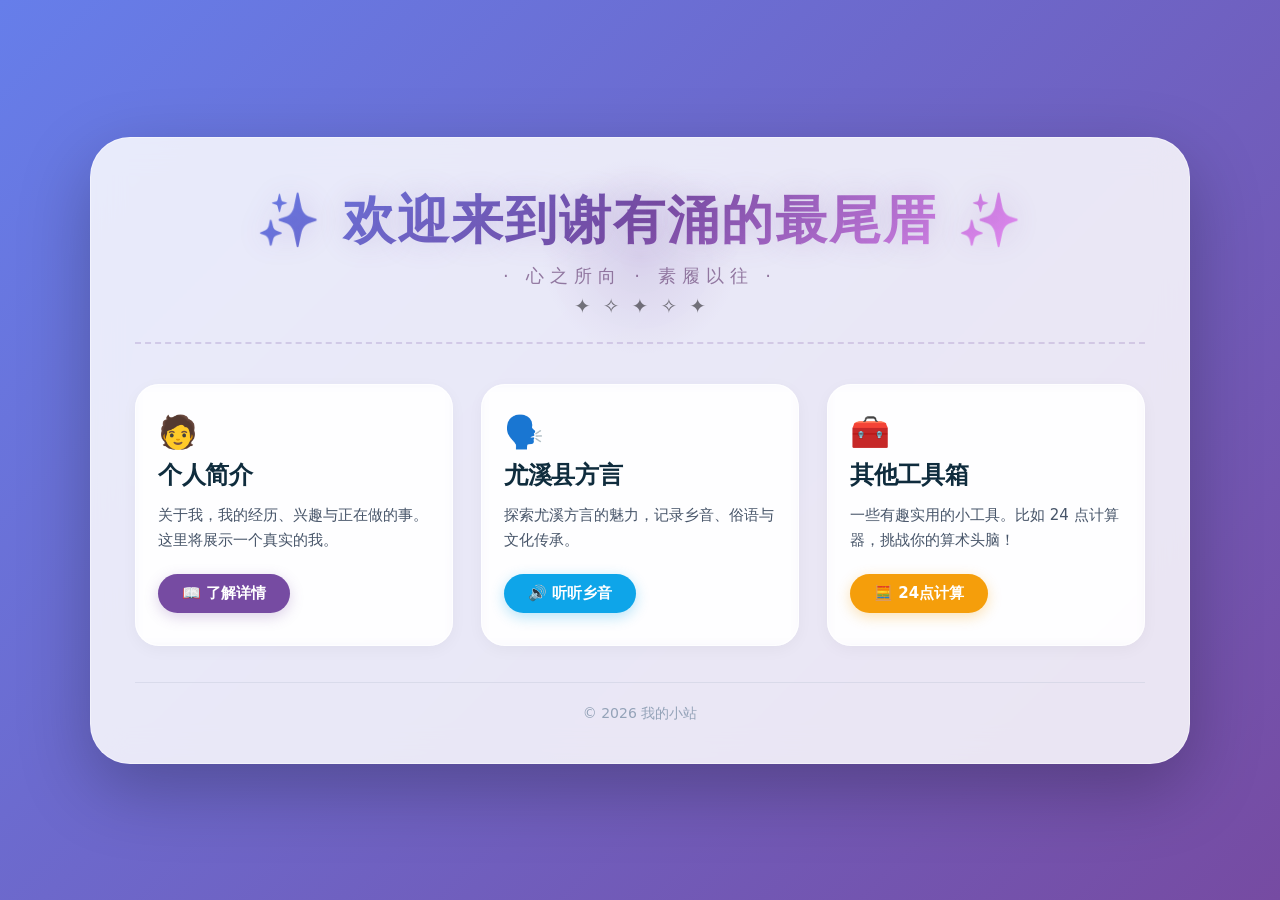
==== index.html @ 81e42c34 "temp2" ====
<!DOCTYPE html>
<html lang="zh-CN">
<head>
    <meta charset="UTF-8" />
    <meta name="viewport" content="width=device-width, initial-scale=1.0" />
    <title>我的个人主页</title>
    
    <!-- 页面描述 -->
    <meta name="description" content="谢有涌，南京大学大气科学硕博连读，研究方向为中尺度灾害性天气模拟。包含个人简历、学术成果、联系方式等。" />
    <meta name="keywords" content="谢有涌, 南京大学, 大气科学, 中尺度灾害性天气, 气象, 学术" />
    <meta name="robots" content="index, follow" />
    <link rel="canonical" href="https://xieyouyong.github.io/" />
    <meta property="og:title" content="谢有涌 · 南京大学大气科学" />
    <meta property="og:description" content="谢有涌的个人主页，南京大学大气科学硕博连读，中尺度灾害性天气模拟方向。" />
    <meta property="og:url" content="https://xieyouyong.github.io/" />
    <meta property="og:type" content="website" />
    <meta name="twitter:card" content="summary" />
    <meta name="twitter:title" content="谢有涌 · 南京大学大气科学" />
    <meta name="twitter:description" content="谢有涌的个人主页，大气科学硕博连读，中尺度灾害性天气模拟。" />

    <style>
        /* ===== 全局重置 & 字体 ===== */
        * {
            margin: 0;
            padding: 0;
            box-sizing: border-box;
        }

        body {
            font-family: 'Segoe UI', 'PingFang SC', Roboto, system-ui, sans-serif;
            background: linear-gradient(135deg, #667eea 0%, #764ba2 100%);
            min-height: 100vh;
            display: flex;
            justify-content: center;
            align-items: center;
            padding: 30px 20px;
        }

        /* ===== 主容器（毛玻璃效果） ===== */
        .container {
            max-width: 1100px;
            width: 100%;
            background: rgba(255, 255, 255, 0.85);
            backdrop-filter: blur(16px);
            -webkit-backdrop-filter: blur(16px);
            border-radius: 40px;
            padding: 48px 44px 40px;
            box-shadow: 0 25px 70px rgba(0, 0, 0, 0.25);
            border: 1px solid rgba(255, 255, 255, 0.4);
            transition: transform 0.3s ease;
        }

        .container:hover {
            transform: scale(1.005);
        }

        /* ===== 顶部标题（华丽升级版） ===== */
        .site-header {
            text-align: center;
            margin-bottom: 40px;
            border-bottom: 2px dashed rgba(118, 75, 162, 0.2);
            padding-bottom: 24px;
            position: relative;
        }

        /* 装饰光晕 */
        .site-header::before {
            content: '';
            position: absolute;
            top: -30px;
            left: 50%;
            transform: translateX(-50%);
            width: 200px;
            height: 200px;
            background: radial-gradient(circle, rgba(118, 75, 162, 0.15) 0%, transparent 70%);
            border-radius: 50%;
            pointer-events: none;
            z-index: 0;
        }

        .main-title {
            font-size: 52px;
            font-weight: 800;
            letter-spacing: 2px;
            background: linear-gradient(135deg, #667eea 0%, #764ba2 50%, #f093fb 100%);
            -webkit-background-clip: text;
            -webkit-text-fill-color: transparent;
            background-clip: text;
            text-shadow: 0 0 30px rgba(118, 75, 162, 0.2);
            position: relative;
            z-index: 1;
            display: inline-block;
            padding: 0 20px;
            animation: shimmer 3s ease-in-out infinite alternate;
        }

        /* 炫彩流动动画 */
        @keyframes shimmer {
            0% {
                background: linear-gradient(135deg, #667eea 0%, #764ba2 50%, #f093fb 100%);
                -webkit-background-clip: text;
                background-clip: text;
            }
            50% {
                background: linear-gradient(135deg, #f093fb 0%, #667eea 50%, #764ba2 100%);
                -webkit-background-clip: text;
                background-clip: text;
            }
            100% {
                background: linear-gradient(135deg, #764ba2 0%, #f093fb 50%, #667eea 100%);
                -webkit-background-clip: text;
                background-clip: text;
            }
        }

        /* 标题下方的装饰性小字 */
        .sub-title {
            font-size: 18px;
            color: #7c5c8a;
            margin-top: 8px;
            letter-spacing: 6px;
            font-weight: 300;
            position: relative;
            z-index: 1;
            opacity: 0.8;
        }

        .sub-title span {
            display: inline-block;
            animation: pulse 2s ease-in-out infinite;
        }

        @keyframes pulse {
            0%, 100% { opacity: 0.6; transform: scale(1); }
            50% { opacity: 1; transform: scale(1.05); }
        }

        /* 装饰小点 */
        .title-decoration {
            display: flex;
            justify-content: center;
            gap: 12px;
            margin-top: 6px;
            font-size: 20px;
            opacity: 0.5;
        }

        /* ===== 三块卡片网格 ===== */
        .grid {
            display: grid;
            grid-template-columns: repeat(auto-fit, minmax(260px, 1fr));
            gap: 28px;
            margin-bottom: 20px;
        }

        .card-block {
            background: rgba(255, 255, 255, 0.6);
            backdrop-filter: blur(4px);
            border-radius: 24px;
            padding: 28px 22px 32px;
            box-shadow: 0 4px 16px rgba(0, 0, 0, 0.04);
            border: 1px solid rgba(255, 255, 255, 0.8);
            transition: all 0.25s ease;
            display: flex;
            flex-direction: column;
        }

        .card-block:hover {
            transform: translateY(-6px);
            box-shadow: 0 16px 40px rgba(0, 0, 0, 0.08);
            background: rgba(255, 255, 255, 0.8);
        }

        .card-block .icon {
            font-size: 32px;
            margin-bottom: 8px;
        }

        .card-block h2 {
            font-size: 24px;
            font-weight: 700;
            color: #0f2c3d;
            margin-bottom: 12px;
            letter-spacing: -0.3px;
        }

        .card-block p {
            color: #475569;
            font-size: 15px;
            line-height: 1.7;
            margin-bottom: 20px;
            flex: 1;
        }

        /* ===== 卡片内的按钮 ===== */
        .btn {
            display: inline-block;
            padding: 10px 24px;
            background: #764ba2;
            color: #fff;
            border: none;
            border-radius: 40px;
            font-size: 15px;
            font-weight: 600;
            text-decoration: none;
            text-align: center;
            transition: 0.3s ease;
            box-shadow: 0 4px 14px rgba(118, 75, 162, 0.25);
            align-self: flex-start;
            margin-top: auto;
        }

        .btn:hover {
            background: #667eea;
            transform: translateY(-2px);
            box-shadow: 0 8px 24px rgba(102, 126, 234, 0.4);
        }

        .card-block:nth-child(2) .btn {
            background: #0ea5e9;
            box-shadow: 0 4px 14px rgba(14, 165, 233, 0.3);
        }
        .card-block:nth-child(2) .btn:hover {
            background: #0284c7;
        }

        .card-block:nth-child(3) .btn {
            background: #f59e0b;
            box-shadow: 0 4px 14px rgba(245, 158, 11, 0.3);
        }
        .card-block:nth-child(3) .btn:hover {
            background: #d97706;
        }

        /* ===== 页脚 ===== */
        .footer {
            margin-top: 36px;
            text-align: center;
            font-size: 14px;
            color: #94a3b8;
            border-top: 1px solid rgba(148, 163, 184, 0.2);
            padding-top: 22px;
        }

        /* ===== 响应式 ===== */
        @media (max-width: 640px) {
            .container {
                padding: 24px 16px 28px;
            }
            .main-title {
                font-size: 32px;
                letter-spacing: 1px;
            }
            .sub-title {
                font-size: 14px;
                letter-spacing: 4px;
            }
            .grid {
                grid-template-columns: 1fr;
                gap: 20px;
            }
            .card-block {
                padding: 22px 18px 26px;
            }
            .title-decoration {
                font-size: 16px;
                gap: 8px;
            }
        }
    </style>
</head>
<body>

    <div class="container">
        <!-- 头部（标题华丽升级） -->
        <div class="site-header">
            <!-- 主标题：大号渐变 + 动画 -->
            <h1 class="main-title">✨ 欢迎来到谢有涌的最尾厝 ✨</h1>
            <!-- 副标题：装饰性小字 -->
            <div class="sub-title">
                <span>· 心之所向 · 素履以往 ·</span>
            </div>
            <!-- 底部装饰点 -->
            <div class="title-decoration">
                <span>✦</span>
                <span>✧</span>
                <span>✦</span>
                <span>✧</span>
                <span>✦</span>
            </div>
        </div>

        <!-- 三大功能块 -->
        <div class="grid">
            <!-- 块1：个人简介 -->
            <div class="card-block">
                <div class="icon">🧑</div>
                <h2>个人简介</h2>
                <p>关于我，我的经历、兴趣与正在做的事。这里将展示一个真实的我。</p>
                <a href="Resume/Resume_index.html" class="btn">📖 了解详情</a>
            </div>

            <!-- 块2：尤溪县方言 -->
            <div class="card-block">
                <div class="icon">🗣️</div>
                <h2>尤溪县方言</h2>
                <p>探索尤溪方言的魅力，记录乡音、俗语与文化传承。</p>
                <a href="youxi/youxi_index.html" class="btn">🔊 听听乡音</a>
            </div>

            <!-- 块3：其他工具箱（包含 24 点） -->
            <div class="card-block">
                <div class="icon">🧰</div>
                <h2>其他工具箱</h2>
                <p>一些有趣实用的小工具。比如 24 点计算器，挑战你的算术头脑！</p>
                <a href="tool/24point.html" class="btn">🧮 24点计算</a>
            </div>
        </div>

        <!-- 页脚 -->
        <div class="footer">
            © 2026 我的小站
        </div>
    </div>

</body>
</html>
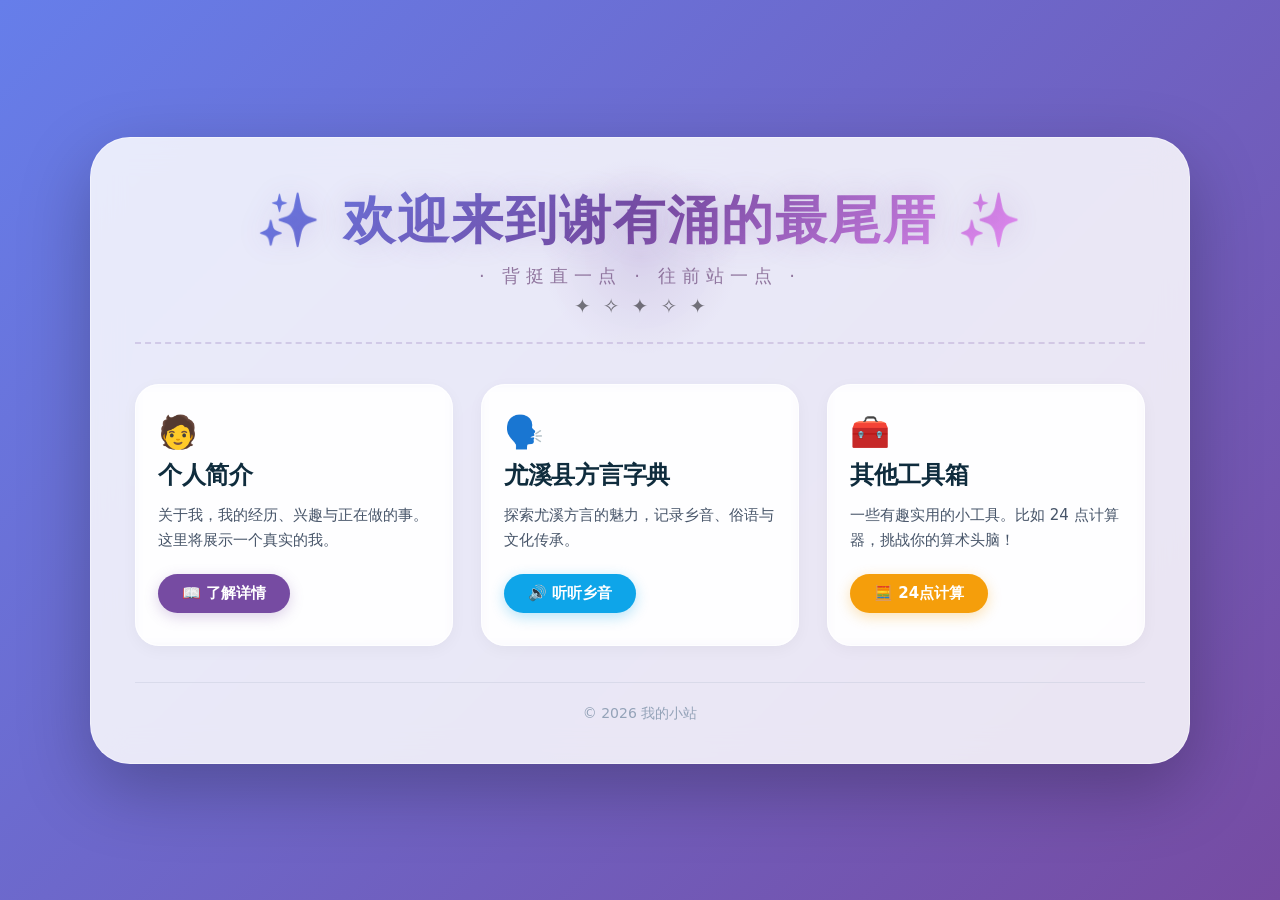
==== commit 1ebccb87: "temp3" ====
--- a/index.html
+++ b/index.html
@@ -278,7 +278,7 @@
             <h1 class="main-title">✨ 欢迎来到谢有涌的最尾厝 ✨</h1>
             <!-- 副标题：装饰性小字 -->
             <div class="sub-title">
-                <span>· 心之所向 · 素履以往 ·</span>
+                <span>· 背挺直一点 · 往前站一点 ·</span>
             </div>
             <!-- 底部装饰点 -->
             <div class="title-decoration">
@@ -303,7 +303,7 @@
             <!-- 块2：尤溪县方言 -->
             <div class="card-block">
                 <div class="icon">🗣️</div>
-                <h2>尤溪县方言</h2>
+                <h2>尤溪县方言字典</h2>
                 <p>探索尤溪方言的魅力，记录乡音、俗语与文化传承。</p>
                 <a href="youxi/youxi_index.html" class="btn">🔊 听听乡音</a>
             </div>
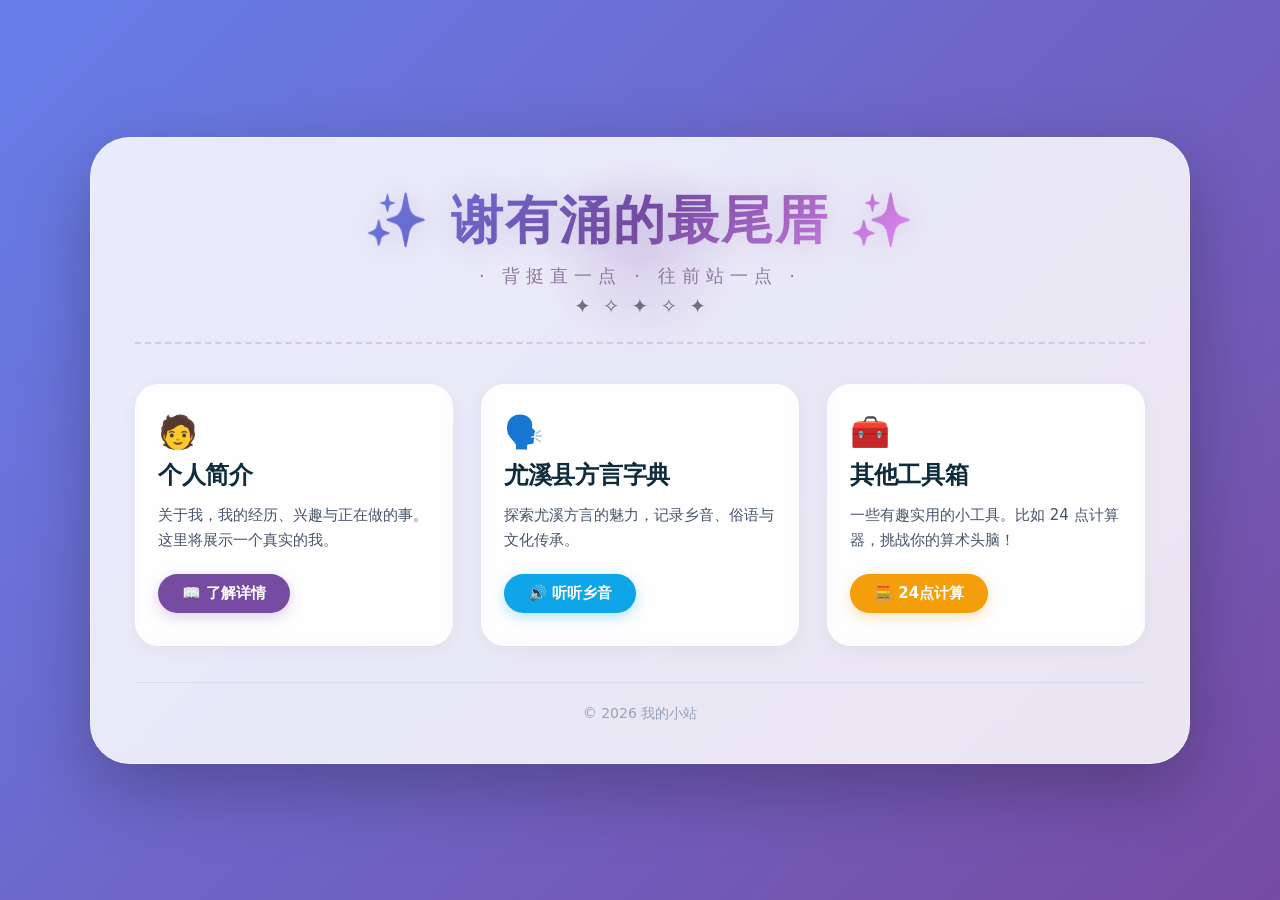
==== commit cc2716f3: "temp4" ====
--- a/index.html
+++ b/index.html
@@ -275,7 +275,7 @@
         <!-- 头部（标题华丽升级） -->
         <div class="site-header">
             <!-- 主标题：大号渐变 + 动画 -->
-            <h1 class="main-title">✨ 欢迎来到谢有涌的最尾厝 ✨</h1>
+            <h1 class="main-title">✨ 谢有涌的最尾厝 ✨</h1>
             <!-- 副标题：装饰性小字 -->
             <div class="sub-title">
                 <span>· 背挺直一点 · 往前站一点 ·</span>
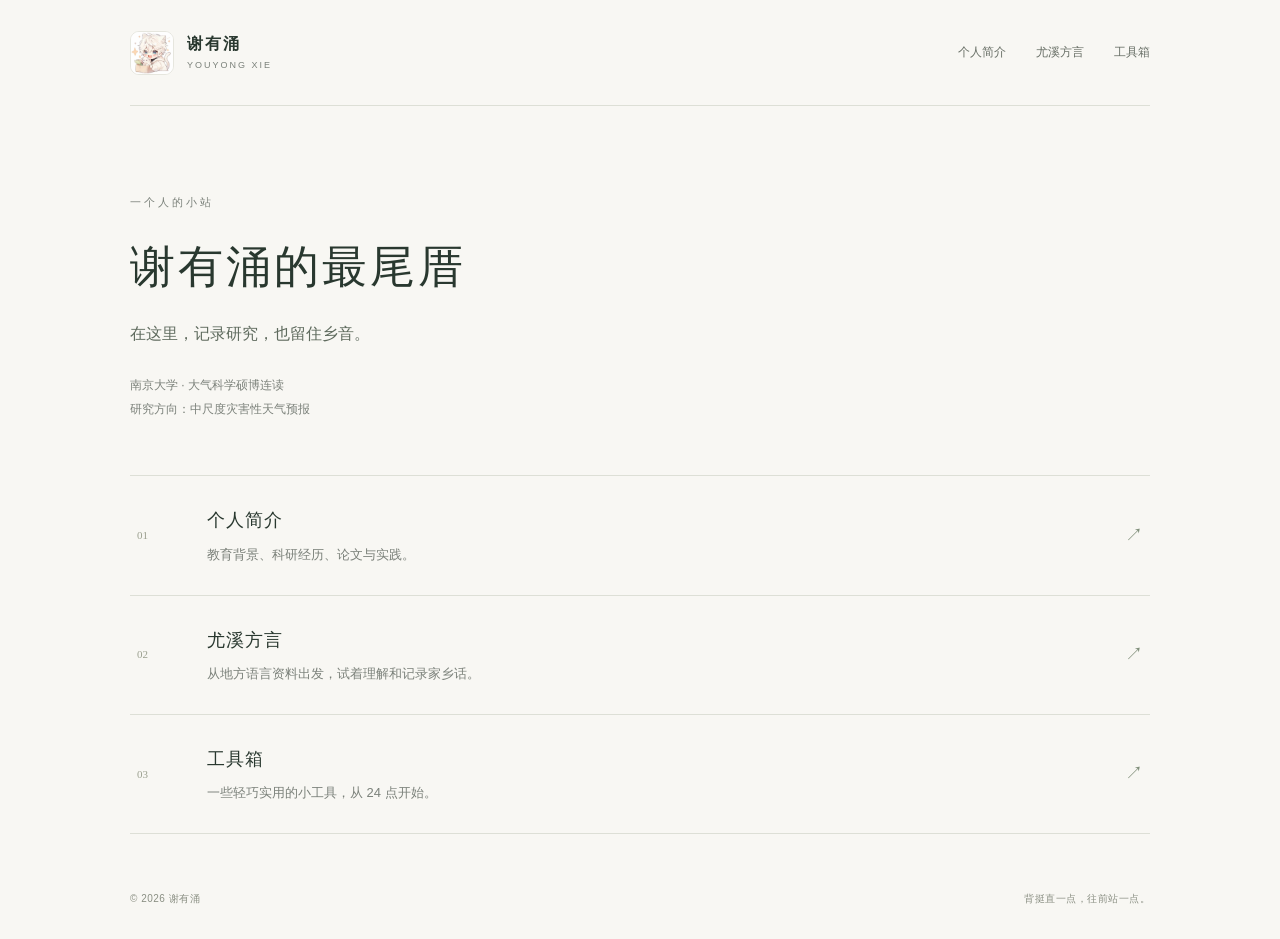
==== commit a445d1a8: "Simplify personal site, refresh resume, and consolidate dialect sources" ====
--- a/index.html
+++ b/index.html
@@ -1,327 +1,34 @@
-<!DOCTYPE html>
+<!doctype html>
 <html lang="zh-CN">
 <head>
-    <meta charset="UTF-8" />
-    <meta name="viewport" content="width=device-width, initial-scale=1.0" />
-    <title>我的个人主页</title>
-    
-    <!-- 页面描述 -->
-    <meta name="description" content="谢有涌，南京大学大气科学硕博连读，研究方向为中尺度灾害性天气模拟。包含个人简历、学术成果、联系方式等。" />
-    <meta name="keywords" content="谢有涌, 南京大学, 大气科学, 中尺度灾害性天气, 气象, 学术" />
-    <meta name="robots" content="index, follow" />
-    <link rel="canonical" href="https://xieyouyong.github.io/" />
-    <meta property="og:title" content="谢有涌 · 南京大学大气科学" />
-    <meta property="og:description" content="谢有涌的个人主页，南京大学大气科学硕博连读，中尺度灾害性天气模拟方向。" />
-    <meta property="og:url" content="https://xieyouyong.github.io/" />
-    <meta property="og:type" content="website" />
-    <meta name="twitter:card" content="summary" />
-    <meta name="twitter:title" content="谢有涌 · 南京大学大气科学" />
-    <meta name="twitter:description" content="谢有涌的个人主页，大气科学硕博连读，中尺度灾害性天气模拟。" />
-
-    <style>
-        /* ===== 全局重置 & 字体 ===== */
-        * {
-            margin: 0;
-            padding: 0;
-            box-sizing: border-box;
-        }
-
-        body {
-            font-family: 'Segoe UI', 'PingFang SC', Roboto, system-ui, sans-serif;
-            background: linear-gradient(135deg, #667eea 0%, #764ba2 100%);
-            min-height: 100vh;
-            display: flex;
-            justify-content: center;
-            align-items: center;
-            padding: 30px 20px;
-        }
-
-        /* ===== 主容器（毛玻璃效果） ===== */
-        .container {
-            max-width: 1100px;
-            width: 100%;
-            background: rgba(255, 255, 255, 0.85);
-            backdrop-filter: blur(16px);
-            -webkit-backdrop-filter: blur(16px);
-            border-radius: 40px;
-            padding: 48px 44px 40px;
-            box-shadow: 0 25px 70px rgba(0, 0, 0, 0.25);
-            border: 1px solid rgba(255, 255, 255, 0.4);
-            transition: transform 0.3s ease;
-        }
-
-        .container:hover {
-            transform: scale(1.005);
-        }
-
-        /* ===== 顶部标题（华丽升级版） ===== */
-        .site-header {
-            text-align: center;
-            margin-bottom: 40px;
-            border-bottom: 2px dashed rgba(118, 75, 162, 0.2);
-            padding-bottom: 24px;
-            position: relative;
-        }
-
-        /* 装饰光晕 */
-        .site-header::before {
-            content: '';
-            position: absolute;
-            top: -30px;
-            left: 50%;
-            transform: translateX(-50%);
-            width: 200px;
-            height: 200px;
-            background: radial-gradient(circle, rgba(118, 75, 162, 0.15) 0%, transparent 70%);
-            border-radius: 50%;
-            pointer-events: none;
-            z-index: 0;
-        }
-
-        .main-title {
-            font-size: 52px;
-            font-weight: 800;
-            letter-spacing: 2px;
-            background: linear-gradient(135deg, #667eea 0%, #764ba2 50%, #f093fb 100%);
-            -webkit-background-clip: text;
-            -webkit-text-fill-color: transparent;
-            background-clip: text;
-            text-shadow: 0 0 30px rgba(118, 75, 162, 0.2);
-            position: relative;
-            z-index: 1;
-            display: inline-block;
-            padding: 0 20px;
-            animation: shimmer 3s ease-in-out infinite alternate;
-        }
-
-        /* 炫彩流动动画 */
-        @keyframes shimmer {
-            0% {
-                background: linear-gradient(135deg, #667eea 0%, #764ba2 50%, #f093fb 100%);
-                -webkit-background-clip: text;
-                background-clip: text;
-            }
-            50% {
-                background: linear-gradient(135deg, #f093fb 0%, #667eea 50%, #764ba2 100%);
-                -webkit-background-clip: text;
-                background-clip: text;
-            }
-            100% {
-                background: linear-gradient(135deg, #764ba2 0%, #f093fb 50%, #667eea 100%);
-                -webkit-background-clip: text;
-                background-clip: text;
-            }
-        }
-
-        /* 标题下方的装饰性小字 */
-        .sub-title {
-            font-size: 18px;
-            color: #7c5c8a;
-            margin-top: 8px;
-            letter-spacing: 6px;
-            font-weight: 300;
-            position: relative;
-            z-index: 1;
-            opacity: 0.8;
-        }
-
-        .sub-title span {
-            display: inline-block;
-            animation: pulse 2s ease-in-out infinite;
-        }
-
-        @keyframes pulse {
-            0%, 100% { opacity: 0.6; transform: scale(1); }
-            50% { opacity: 1; transform: scale(1.05); }
-        }
-
-        /* 装饰小点 */
-        .title-decoration {
-            display: flex;
-            justify-content: center;
-            gap: 12px;
-            margin-top: 6px;
-            font-size: 20px;
-            opacity: 0.5;
-        }
-
-        /* ===== 三块卡片网格 ===== */
-        .grid {
-            display: grid;
-            grid-template-columns: repeat(auto-fit, minmax(260px, 1fr));
-            gap: 28px;
-            margin-bottom: 20px;
-        }
-
-        .card-block {
-            background: rgba(255, 255, 255, 0.6);
-            backdrop-filter: blur(4px);
-            border-radius: 24px;
-            padding: 28px 22px 32px;
-            box-shadow: 0 4px 16px rgba(0, 0, 0, 0.04);
-            border: 1px solid rgba(255, 255, 255, 0.8);
-            transition: all 0.25s ease;
-            display: flex;
-            flex-direction: column;
-        }
-
-        .card-block:hover {
-            transform: translateY(-6px);
-            box-shadow: 0 16px 40px rgba(0, 0, 0, 0.08);
-            background: rgba(255, 255, 255, 0.8);
-        }
-
-        .card-block .icon {
-            font-size: 32px;
-            margin-bottom: 8px;
-        }
-
-        .card-block h2 {
-            font-size: 24px;
-            font-weight: 700;
-            color: #0f2c3d;
-            margin-bottom: 12px;
-            letter-spacing: -0.3px;
-        }
-
-        .card-block p {
-            color: #475569;
-            font-size: 15px;
-            line-height: 1.7;
-            margin-bottom: 20px;
-            flex: 1;
-        }
-
-        /* ===== 卡片内的按钮 ===== */
-        .btn {
-            display: inline-block;
-            padding: 10px 24px;
-            background: #764ba2;
-            color: #fff;
-            border: none;
-            border-radius: 40px;
-            font-size: 15px;
-            font-weight: 600;
-            text-decoration: none;
-            text-align: center;
-            transition: 0.3s ease;
-            box-shadow: 0 4px 14px rgba(118, 75, 162, 0.25);
-            align-self: flex-start;
-            margin-top: auto;
-        }
-
-        .btn:hover {
-            background: #667eea;
-            transform: translateY(-2px);
-            box-shadow: 0 8px 24px rgba(102, 126, 234, 0.4);
-        }
-
-        .card-block:nth-child(2) .btn {
-            background: #0ea5e9;
-            box-shadow: 0 4px 14px rgba(14, 165, 233, 0.3);
-        }
-        .card-block:nth-child(2) .btn:hover {
-            background: #0284c7;
-        }
-
-        .card-block:nth-child(3) .btn {
-            background: #f59e0b;
-            box-shadow: 0 4px 14px rgba(245, 158, 11, 0.3);
-        }
-        .card-block:nth-child(3) .btn:hover {
-            background: #d97706;
-        }
-
-        /* ===== 页脚 ===== */
-        .footer {
-            margin-top: 36px;
-            text-align: center;
-            font-size: 14px;
-            color: #94a3b8;
-            border-top: 1px solid rgba(148, 163, 184, 0.2);
-            padding-top: 22px;
-        }
-
-        /* ===== 响应式 ===== */
-        @media (max-width: 640px) {
-            .container {
-                padding: 24px 16px 28px;
-            }
-            .main-title {
-                font-size: 32px;
-                letter-spacing: 1px;
-            }
-            .sub-title {
-                font-size: 14px;
-                letter-spacing: 4px;
-            }
-            .grid {
-                grid-template-columns: 1fr;
-                gap: 20px;
-            }
-            .card-block {
-                padding: 22px 18px 26px;
-            }
-            .title-decoration {
-                font-size: 16px;
-                gap: 8px;
-            }
-        }
-    </style>
+<meta charset="utf-8"><meta name="viewport" content="width=device-width, initial-scale=1">
+<title>谢有涌的最尾厝</title>
+<meta name="description" content="谢有涌的个人网站。南京大学大气科学硕博连读，研究中尺度灾害性天气预报，也记录尤溪乡音与日常工具。">
+<link rel="canonical" href="https://xieyouyong.github.io/">
+<link rel="icon" type="image/jpeg" href="assets/logo.jpg"><link rel="apple-touch-icon" href="assets/logo.jpg">
+<link rel="stylesheet" href="assets/site.css">
+<meta property="og:title" content="谢有涌的最尾厝"><meta property="og:description" content="大气科学、尤溪乡音，与一些日常工具。">
+<meta property="og:url" content="https://xieyouyong.github.io/"><meta property="og:type" content="website"><meta property="og:image" content="https://xieyouyong.github.io/assets/logo.jpg">
 </head>
 <body>
-
-    <div class="container">
-        <!-- 头部（标题华丽升级） -->
-        <div class="site-header">
-            <!-- 主标题：大号渐变 + 动画 -->
-            <h1 class="main-title">✨ 谢有涌的最尾厝 ✨</h1>
-            <!-- 副标题：装饰性小字 -->
-            <div class="sub-title">
-                <span>· 背挺直一点 · 往前站一点 ·</span>
-            </div>
-            <!-- 底部装饰点 -->
-            <div class="title-decoration">
-                <span>✦</span>
-                <span>✧</span>
-                <span>✦</span>
-                <span>✧</span>
-                <span>✦</span>
-            </div>
-        </div>
-
-        <!-- 三大功能块 -->
-        <div class="grid">
-            <!-- 块1：个人简介 -->
-            <div class="card-block">
-                <div class="icon">🧑</div>
-                <h2>个人简介</h2>
-                <p>关于我，我的经历、兴趣与正在做的事。这里将展示一个真实的我。</p>
-                <a href="Resume/Resume_index.html" class="btn">📖 了解详情</a>
-            </div>
-
-            <!-- 块2：尤溪县方言 -->
-            <div class="card-block">
-                <div class="icon">🗣️</div>
-                <h2>尤溪县方言字典</h2>
-                <p>探索尤溪方言的魅力，记录乡音、俗语与文化传承。</p>
-                <a href="youxi/youxi_index.html" class="btn">🔊 听听乡音</a>
-            </div>
-
-            <!-- 块3：其他工具箱（包含 24 点） -->
-            <div class="card-block">
-                <div class="icon">🧰</div>
-                <h2>其他工具箱</h2>
-                <p>一些有趣实用的小工具。比如 24 点计算器，挑战你的算术头脑！</p>
-                <a href="tool/24point.html" class="btn">🧮 24点计算</a>
-            </div>
-        </div>
-
-        <!-- 页脚 -->
-        <div class="footer">
-            © 2026 我的小站
-        </div>
-    </div>
-
+<div class="shell">
+<header class="site-header">
+<a class="identity" href="./" aria-label="谢有涌，个人主页"><img src="assets/logo.jpg" width="44" height="44" alt=""><span>谢有涌<small>YOUYONG XIE</small></span></a>
+<nav aria-label="主导航"><a href="Resume/Resume_index.html">个人简介</a><a href="youxi/youxi_index.html">尤溪方言</a><a href="tool/24point.html">工具箱</a></nav>
+</header>
+<main>
+<section class="home-intro" aria-labelledby="home-title">
+<p class="eyebrow">一个人的小站</p><h1 id="home-title">谢有涌的最尾厝</h1>
+<p class="lead">在这里，记录研究，也留住乡音。</p>
+<div class="intro-detail"><p>南京大学 · 大气科学硕博连读</p><p>研究方向：中尺度灾害性天气预报</p></div>
+</section>
+<section class="directory" aria-label="网站内容">
+<a class="directory-row" href="Resume/Resume_index.html"><span class="row-number">01</span><div><h2>个人简介</h2><p>教育背景、科研经历、论文与实践。</p></div><span class="row-arrow" aria-hidden="true">↗</span></a>
+<a class="directory-row" href="youxi/youxi_index.html"><span class="row-number">02</span><div><h2>尤溪方言</h2><p>从地方语言资料出发，试着理解和记录家乡话。</p></div><span class="row-arrow" aria-hidden="true">↗</span></a>
+<a class="directory-row" href="tool/24point.html"><span class="row-number">03</span><div><h2>工具箱</h2><p>一些轻巧实用的小工具，从 24 点开始。</p></div><span class="row-arrow" aria-hidden="true">↗</span></a>
+</section>
+</main>
+<footer class="site-footer"><span>© 2026 谢有涌</span><span>背挺直一点，往前站一点。</span></footer>
+</div>
 </body>
-</html>+</html>
--- a/assets/site.css
+++ b/assets/site.css
@@ -0,0 +1,97 @@
+:root{color-scheme:light;--paper:#f8f7f3;--ink:#29382f;--muted:#7b817a;--line:#dddfd6;--accent:#536a52}
+*{box-sizing:border-box}
+html{scroll-behavior:smooth}
+body{margin:0;background:var(--paper);color:var(--ink);font:15px/1.85 "Segoe UI","PingFang SC","Microsoft YaHei",sans-serif}
+a{color:inherit;text-decoration:none}
+a:focus-visible{outline:2px solid var(--accent);outline-offset:6px}
+.shell{width:min(100% - 80px,1020px);margin:0 auto}
+.site-header{min-height:106px;display:flex;justify-content:space-between;align-items:center;gap:32px;border-bottom:1px solid var(--line)}
+.identity{display:inline-flex;align-items:center;gap:13px;font-size:16px;letter-spacing:2px;font-weight:600;line-height:1.5}
+.identity img{display:block;object-fit:contain;border:1px solid #e6e6de;border-radius:9px;background:white}
+.identity small{display:block;color:var(--muted);font-size:9px;font-weight:400;letter-spacing:2px;margin-top:3px}
+nav{display:flex;gap:30px;font-size:12px;color:#686f66}
+nav a:hover,.text-link:hover{color:var(--ink);text-decoration:underline;text-underline-offset:5px}
+.eyebrow{color:var(--muted);font-size:11px;font-weight:400;letter-spacing:3px;margin:0 0 22px}
+h1,h2,h3,p{margin-top:0}
+.home-intro{padding:86px 0 54px}
+.home-intro h1{font:400 clamp(30px,4.2vw,45px)/1.5 "Songti SC","Noto Serif SC",SimSun,serif;letter-spacing:3px;margin:0 0 17px}
+.lead{color:#5f6b5e;font-size:16px;margin-bottom:26px}
+.intro-detail{color:var(--muted);font-size:12px;line-height:1.95}
+.intro-detail p{margin:0}
+.directory{border-top:1px solid var(--line)}
+.directory-row{display:grid;grid-template-columns:52px 1fr 34px;gap:18px;align-items:center;padding:28px 7px;border-bottom:1px solid var(--line)}
+.row-number{color:#9ba08f;font:11px/1.5 Georgia,serif}
+.directory-row h2{font-size:18px;font-weight:500;letter-spacing:1px;margin:0 0 5px}
+.directory-row p{font-size:13px;color:var(--muted);margin:0}
+.row-arrow{color:#81907b;justify-self:end;font-size:18px}
+.directory-row:hover h2{color:var(--accent)}
+.directory-row:hover .row-arrow{color:var(--ink)}
+.site-footer{margin-top:56px;padding:0 0 30px;color:#8a8f83;font-size:10px;display:flex;justify-content:space-between;gap:20px;letter-spacing:.5px}
+.resume-main{padding:54px 0 0}
+.resume-heading{display:flex;justify-content:space-between;align-items:flex-start;gap:24px;margin-bottom:28px}
+.resume-heading h1{font:400 38px/1.4 "Songti SC",SimSun,serif;letter-spacing:4px;margin:0 0 9px}
+.resume-heading .subtitle{font-size:13px;color:var(--muted);margin:0}
+.download{font-size:12px;white-space:nowrap;padding:9px 16px;border:1px solid #b9c2b1;border-radius:4px}
+.download:hover{background:#eef0e7}
+.personal-info{display:grid;grid-template-columns:1fr 1.3fr 1.8fr;gap:22px;padding:21px 0 25px;border-top:1px solid var(--line);border-bottom:1px solid var(--line);margin:0;font-size:13px}
+.personal-info dt{font-size:10px;color:var(--muted);margin-bottom:5px}
+.personal-info dd{margin:0;overflow-wrap:anywhere}
+.resume-layout{display:grid;grid-template-columns:132px minmax(0,1fr);gap:48px;padding-top:34px;align-items:start}
+.section-nav{position:sticky;top:30px;display:flex;flex-direction:column;gap:11px;font-size:11px;line-height:1.7;padding-top:4px}
+.section-nav a{color:var(--muted)}
+.section-nav a:hover{color:var(--ink)}
+.resume-content{min-width:0}
+.resume-section{scroll-margin-top:26px;margin-bottom:42px}
+.resume-section>h2{font:500 19px/1.7 "Songti SC",SimSun,serif;border-bottom:1px solid var(--line);padding-bottom:10px;margin-bottom:22px;letter-spacing:2px}
+.resume-section h3{font-size:14px;font-weight:600;margin:0 0 7px;line-height:1.85}
+.entry{margin-bottom:24px}
+.entry:last-child{margin-bottom:0}
+.entry p{font-size:13px;margin-bottom:8px}
+.entry-meta{font-size:11px!important;color:var(--muted);margin-bottom:8px!important}
+.entry ul{margin:7px 0 0;padding-left:18px;color:#687063;font-size:12px;line-height:1.95}
+.entry li{margin-bottom:4px}
+.education-row{display:grid;grid-template-columns:155px 1fr;gap:18px;margin-bottom:21px}
+.education-row time{font-size:11px;color:var(--muted);padding-top:3px}
+.education-row h3{margin-bottom:2px}
+.education-row p{color:#687063;font-size:12px;margin-bottom:0}
+.research-note{font-size:12px;color:#687063;background:#eff0e9;border-left:2px solid #b4bfaa;padding:14px 17px;margin-top:22px}
+.research-note p{margin:0 0 4px}
+.research-note p:last-child{margin:0}
+.publication{font-family:Georgia,"Times New Roman","Microsoft YaHei",serif;font-size:14px!important;line-height:1.85}
+.publication a{text-decoration:underline;text-decoration-color:#c0c8b6;text-underline-offset:3px}
+.conference-list,.award-list{padding-left:17px;font-size:12px;line-height:1.95}
+.conference-list li,.award-list li{margin-bottom:13px;padding-left:3px}
+.skill-list{display:grid;grid-template-columns:1fr 1fr;column-gap:28px;row-gap:22px}
+.skill-list p{font-size:12px;color:#687063;margin:0}
+@media(max-width:760px){
+.shell{width:calc(100% - 40px)}
+.site-header{min-height:90px;gap:18px}
+nav{gap:15px;font-size:11px}
+.identity{gap:9px;font-size:14px}
+.identity img{width:38px;height:38px}
+.identity small{font-size:8px;letter-spacing:1px}
+.home-intro{padding:58px 0 40px}
+.home-intro h1{letter-spacing:2px}
+.directory-row{grid-template-columns:27px 1fr 20px;gap:13px;padding:25px 0}
+.directory-row h2{font-size:17px}
+.directory-row p{font-size:12px}
+.site-footer{margin-top:38px;flex-wrap:wrap;gap:8px}
+.resume-main{padding-top:36px}
+.resume-heading h1{font-size:32px}
+.resume-heading{gap:12px}
+.download{padding:8px 10px;font-size:11px}
+.personal-info{grid-template-columns:1fr 1fr;gap:14px}
+.personal-info>div:last-child{grid-column:1/-1}
+.resume-layout{display:block;padding-top:22px}
+.section-nav{position:static;flex-direction:row;flex-wrap:wrap;gap:10px 21px;padding-bottom:26px}
+.education-row{grid-template-columns:1fr;gap:4px}
+.skill-list{grid-template-columns:1fr}
+}
+@media(max-width:390px){.identity small{display:none}nav{gap:11px}}
+@media(prefers-reduced-motion:reduce){html{scroll-behavior:auto}}
+@media print{
+body{background:white;color:black;font-size:11pt}.shell{width:100%}
+.site-header,.section-nav,.site-footer,.download{display:none}
+.resume-main{padding:0}.resume-layout{display:block}
+.resume-section{break-inside:auto;margin-bottom:20px}h2,h3{break-after:avoid}.entry{break-inside:avoid}
+}
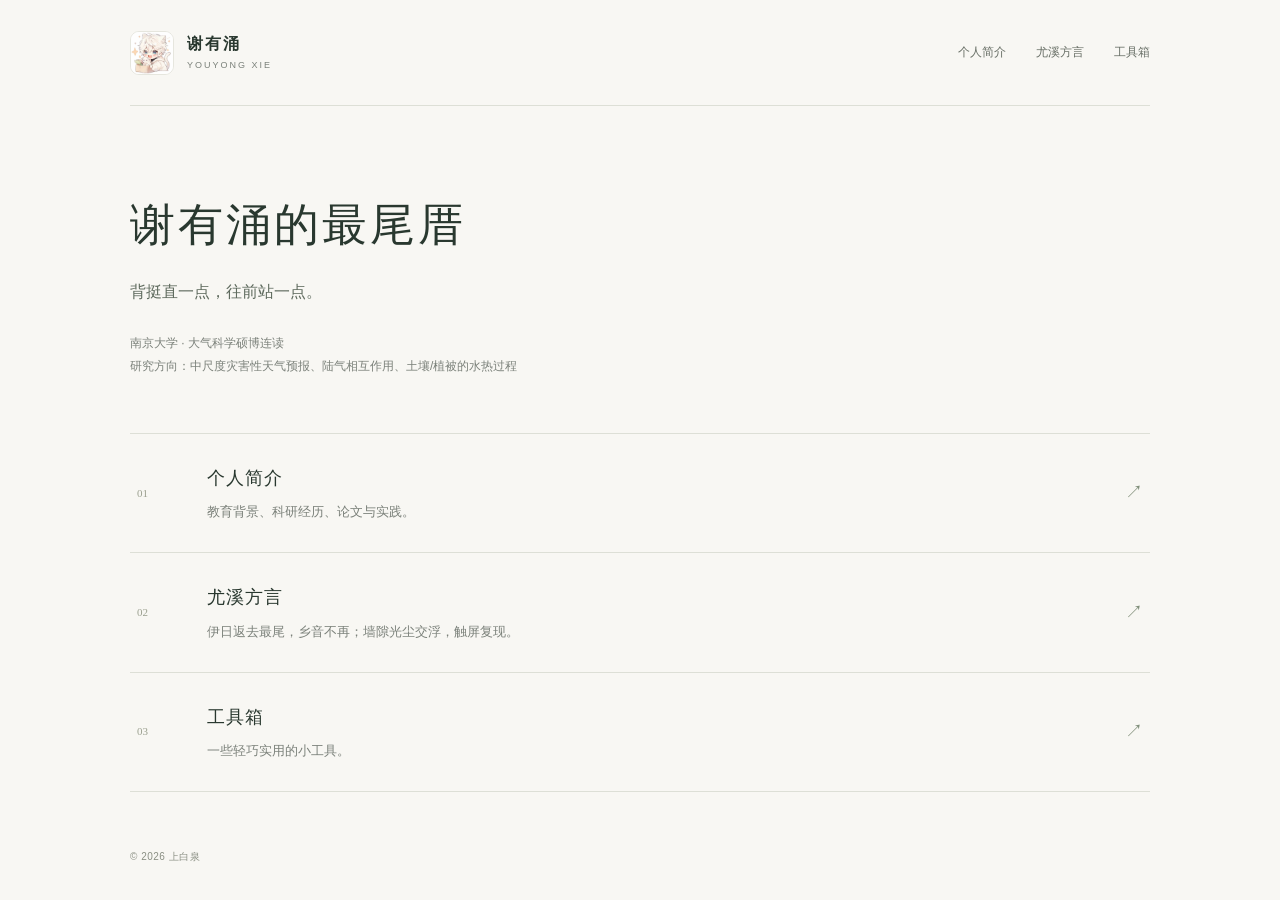
==== commit c9295a56: "Update website 2026-10-22 19:16:11" ====
--- a/index.html
+++ b/index.html
@@ -7,7 +7,7 @@
 <link rel="canonical" href="https://xieyouyong.github.io/">
 <link rel="icon" type="image/jpeg" href="assets/logo.jpg"><link rel="apple-touch-icon" href="assets/logo.jpg">
 <link rel="stylesheet" href="assets/site.css">
-<meta property="og:title" content="谢有涌的最尾厝"><meta property="og:description" content="大气科学、尤溪乡音，与一些日常工具。">
+<meta property="og:title" content="谢有涌的最尾厝"><meta property="og:description" content="">
 <meta property="og:url" content="https://xieyouyong.github.io/"><meta property="og:type" content="website"><meta property="og:image" content="https://xieyouyong.github.io/assets/logo.jpg">
 </head>
 <body>
@@ -18,17 +18,17 @@
 </header>
 <main>
 <section class="home-intro" aria-labelledby="home-title">
-<p class="eyebrow">一个人的小站</p><h1 id="home-title">谢有涌的最尾厝</h1>
-<p class="lead">在这里，记录研究，也留住乡音。</p>
-<div class="intro-detail"><p>南京大学 · 大气科学硕博连读</p><p>研究方向：中尺度灾害性天气预报</p></div>
+<h1 id="home-title">谢有涌的最尾厝</h1>
+<p class="lead">背挺直一点，往前站一点。</p>
+<div class="intro-detail"><p>南京大学 · 大气科学硕博连读</p><p>研究方向：中尺度灾害性天气预报、陆气相互作用、土壤/植被的水热过程</p></div>
 </section>
 <section class="directory" aria-label="网站内容">
 <a class="directory-row" href="Resume/Resume_index.html"><span class="row-number">01</span><div><h2>个人简介</h2><p>教育背景、科研经历、论文与实践。</p></div><span class="row-arrow" aria-hidden="true">↗</span></a>
-<a class="directory-row" href="youxi/youxi_index.html"><span class="row-number">02</span><div><h2>尤溪方言</h2><p>从地方语言资料出发，试着理解和记录家乡话。</p></div><span class="row-arrow" aria-hidden="true">↗</span></a>
-<a class="directory-row" href="tool/24point.html"><span class="row-number">03</span><div><h2>工具箱</h2><p>一些轻巧实用的小工具，从 24 点开始。</p></div><span class="row-arrow" aria-hidden="true">↗</span></a>
+<a class="directory-row" href="youxi/youxi_index.html"><span class="row-number">02</span><div><h2>尤溪方言</h2><p>伊日返去最尾，乡音不再；墙隙光尘交浮，触屏复现。</p></div><span class="row-arrow" aria-hidden="true">↗</span></a>
+<a class="directory-row" href="tool/24point.html"><span class="row-number">03</span><div><h2>工具箱</h2><p>一些轻巧实用的小工具。</p></div><span class="row-arrow" aria-hidden="true">↗</span></a>
 </section>
 </main>
-<footer class="site-footer"><span>© 2026 谢有涌</span><span>背挺直一点，往前站一点。</span></footer>
+<footer class="site-footer"><span>© 2026 上白泉</span><span></span></footer>
 </div>
 </body>
 </html>
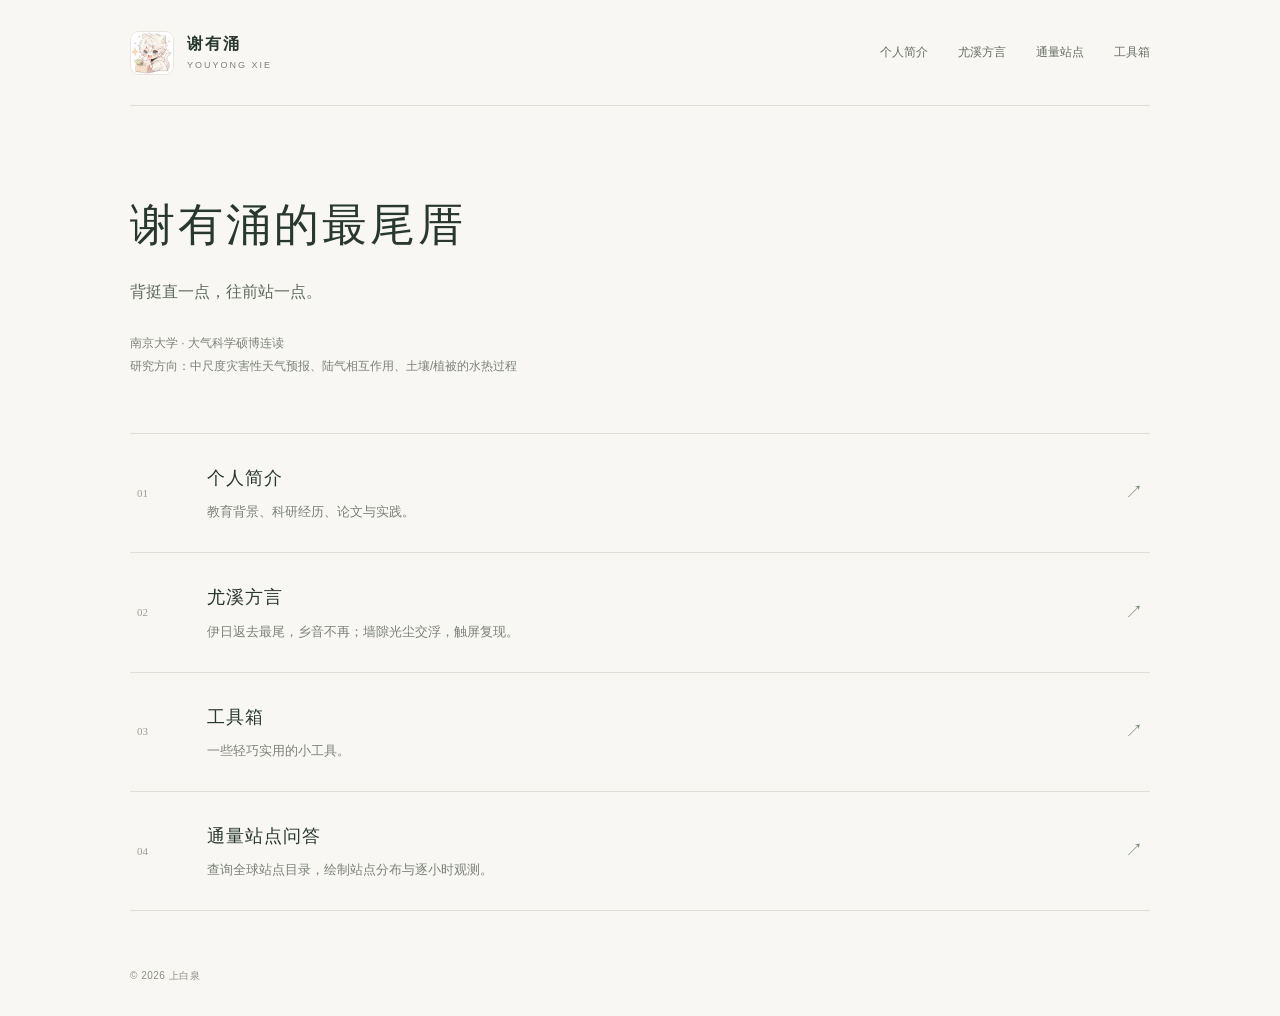
==== commit 0ca45a11: "Publish FLUX station explorer on GitHub Pages" ====
--- a/index.html
+++ b/index.html
@@ -14,7 +14,7 @@
 <div class="shell">
 <header class="site-header">
 <a class="identity" href="./" aria-label="谢有涌，个人主页"><img src="assets/logo.jpg" width="44" height="44" alt=""><span>谢有涌<small>YOUYONG XIE</small></span></a>
-<nav aria-label="主导航"><a href="Resume/Resume_index.html">个人简介</a><a href="youxi/youxi_index.html">尤溪方言</a><a href="tool/24point.html">工具箱</a></nav>
+<nav aria-label="主导航"><a href="Resume/Resume_index.html">个人简介</a><a href="youxi/youxi_index.html">尤溪方言</a><a href="flux/">通量站点</a><a href="tool/24point.html">工具箱</a></nav>
 </header>
 <main>
 <section class="home-intro" aria-labelledby="home-title">
@@ -26,6 +26,7 @@
 <a class="directory-row" href="Resume/Resume_index.html"><span class="row-number">01</span><div><h2>个人简介</h2><p>教育背景、科研经历、论文与实践。</p></div><span class="row-arrow" aria-hidden="true">↗</span></a>
 <a class="directory-row" href="youxi/youxi_index.html"><span class="row-number">02</span><div><h2>尤溪方言</h2><p>伊日返去最尾，乡音不再；墙隙光尘交浮，触屏复现。</p></div><span class="row-arrow" aria-hidden="true">↗</span></a>
 <a class="directory-row" href="tool/24point.html"><span class="row-number">03</span><div><h2>工具箱</h2><p>一些轻巧实用的小工具。</p></div><span class="row-arrow" aria-hidden="true">↗</span></a>
+<a class="directory-row" href="flux/"><span class="row-number">04</span><div><h2>通量站点问答</h2><p>查询全球站点目录，绘制站点分布与逐小时观测。</p></div><span class="row-arrow" aria-hidden="true">↗</span></a>
 </section>
 </main>
 <footer class="site-footer"><span>© 2026 上白泉</span><span></span></footer>
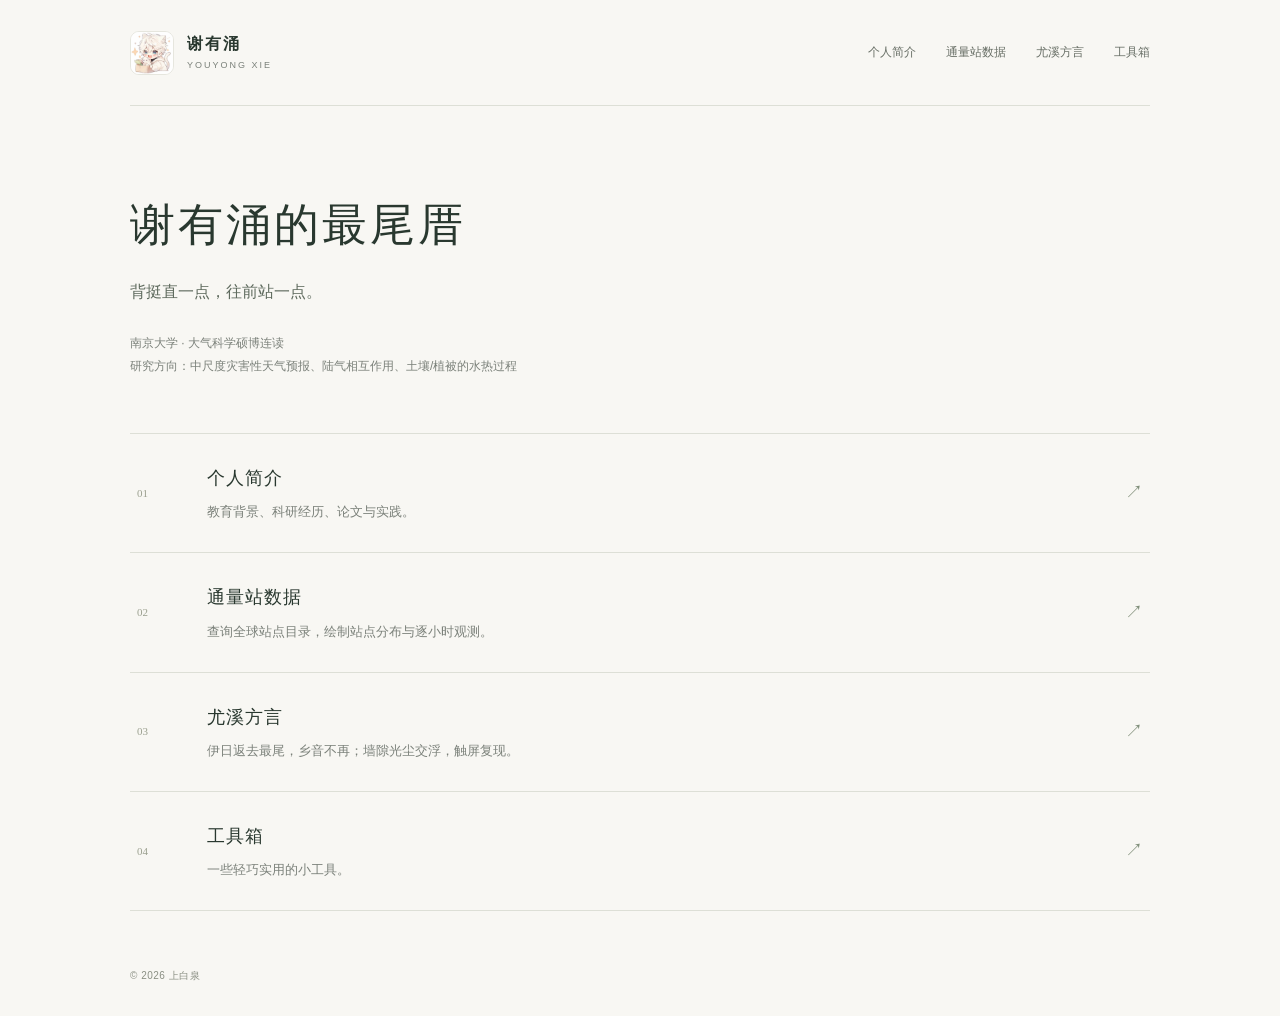
==== commit 5766fc66: "Reorder homepage sections and add a toolbox landing page" ====
--- a/index.html
+++ b/index.html
@@ -6,7 +6,7 @@
 <meta name="description" content="谢有涌的个人网站。南京大学大气科学硕博连读，研究中尺度灾害性天气预报，也记录尤溪乡音与日常工具。">
 <link rel="canonical" href="https://xieyouyong.github.io/">
 <link rel="icon" type="image/jpeg" href="assets/logo.jpg"><link rel="apple-touch-icon" href="assets/logo.jpg">
-<link rel="stylesheet" href="assets/site.css">
+<link rel="stylesheet" href="assets/site.css?v=2">
 <meta property="og:title" content="谢有涌的最尾厝"><meta property="og:description" content="">
 <meta property="og:url" content="https://xieyouyong.github.io/"><meta property="og:type" content="website"><meta property="og:image" content="https://xieyouyong.github.io/assets/logo.jpg">
 </head>
@@ -14,7 +14,7 @@
 <div class="shell">
 <header class="site-header">
 <a class="identity" href="./" aria-label="谢有涌，个人主页"><img src="assets/logo.jpg" width="44" height="44" alt=""><span>谢有涌<small>YOUYONG XIE</small></span></a>
-<nav aria-label="主导航"><a href="Resume/Resume_index.html">个人简介</a><a href="youxi/youxi_index.html">尤溪方言</a><a href="flux/">通量站点</a><a href="tool/24point.html">工具箱</a></nav>
+<nav aria-label="主导航"><a href="Resume/Resume_index.html">个人简介</a><a href="flux/">通量站数据</a><a href="youxi/youxi_index.html">尤溪方言</a><a href="tool/">工具箱</a></nav>
 </header>
 <main>
 <section class="home-intro" aria-labelledby="home-title">
@@ -24,9 +24,9 @@
 </section>
 <section class="directory" aria-label="网站内容">
 <a class="directory-row" href="Resume/Resume_index.html"><span class="row-number">01</span><div><h2>个人简介</h2><p>教育背景、科研经历、论文与实践。</p></div><span class="row-arrow" aria-hidden="true">↗</span></a>
-<a class="directory-row" href="youxi/youxi_index.html"><span class="row-number">02</span><div><h2>尤溪方言</h2><p>伊日返去最尾，乡音不再；墙隙光尘交浮，触屏复现。</p></div><span class="row-arrow" aria-hidden="true">↗</span></a>
-<a class="directory-row" href="tool/24point.html"><span class="row-number">03</span><div><h2>工具箱</h2><p>一些轻巧实用的小工具。</p></div><span class="row-arrow" aria-hidden="true">↗</span></a>
-<a class="directory-row" href="flux/"><span class="row-number">04</span><div><h2>通量站点问答</h2><p>查询全球站点目录，绘制站点分布与逐小时观测。</p></div><span class="row-arrow" aria-hidden="true">↗</span></a>
+<a class="directory-row" href="flux/"><span class="row-number">02</span><div><h2>通量站数据</h2><p>查询全球站点目录，绘制站点分布与逐小时观测。</p></div><span class="row-arrow" aria-hidden="true">↗</span></a>
+<a class="directory-row" href="youxi/youxi_index.html"><span class="row-number">03</span><div><h2>尤溪方言</h2><p>伊日返去最尾，乡音不再；墙隙光尘交浮，触屏复现。</p></div><span class="row-arrow" aria-hidden="true">↗</span></a>
+<a class="directory-row" href="tool/"><span class="row-number">04</span><div><h2>工具箱</h2><p>一些轻巧实用的小工具。</p></div><span class="row-arrow" aria-hidden="true">↗</span></a>
 </section>
 </main>
 <footer class="site-footer"><span>© 2026 上白泉</span><span></span></footer>
--- a/assets/site.css
+++ b/assets/site.css
@@ -87,6 +87,7 @@
 .education-row{grid-template-columns:1fr;gap:4px}
 .skill-list{grid-template-columns:1fr}
 }
+@media(max-width:560px){.site-header{flex-wrap:wrap;gap:16px;padding:20px 0}nav{width:100%;flex-wrap:wrap;gap:12px 24px}}
 @media(max-width:390px){.identity small{display:none}nav{gap:11px}}
 @media(prefers-reduced-motion:reduce){html{scroll-behavior:auto}}
 @media print{
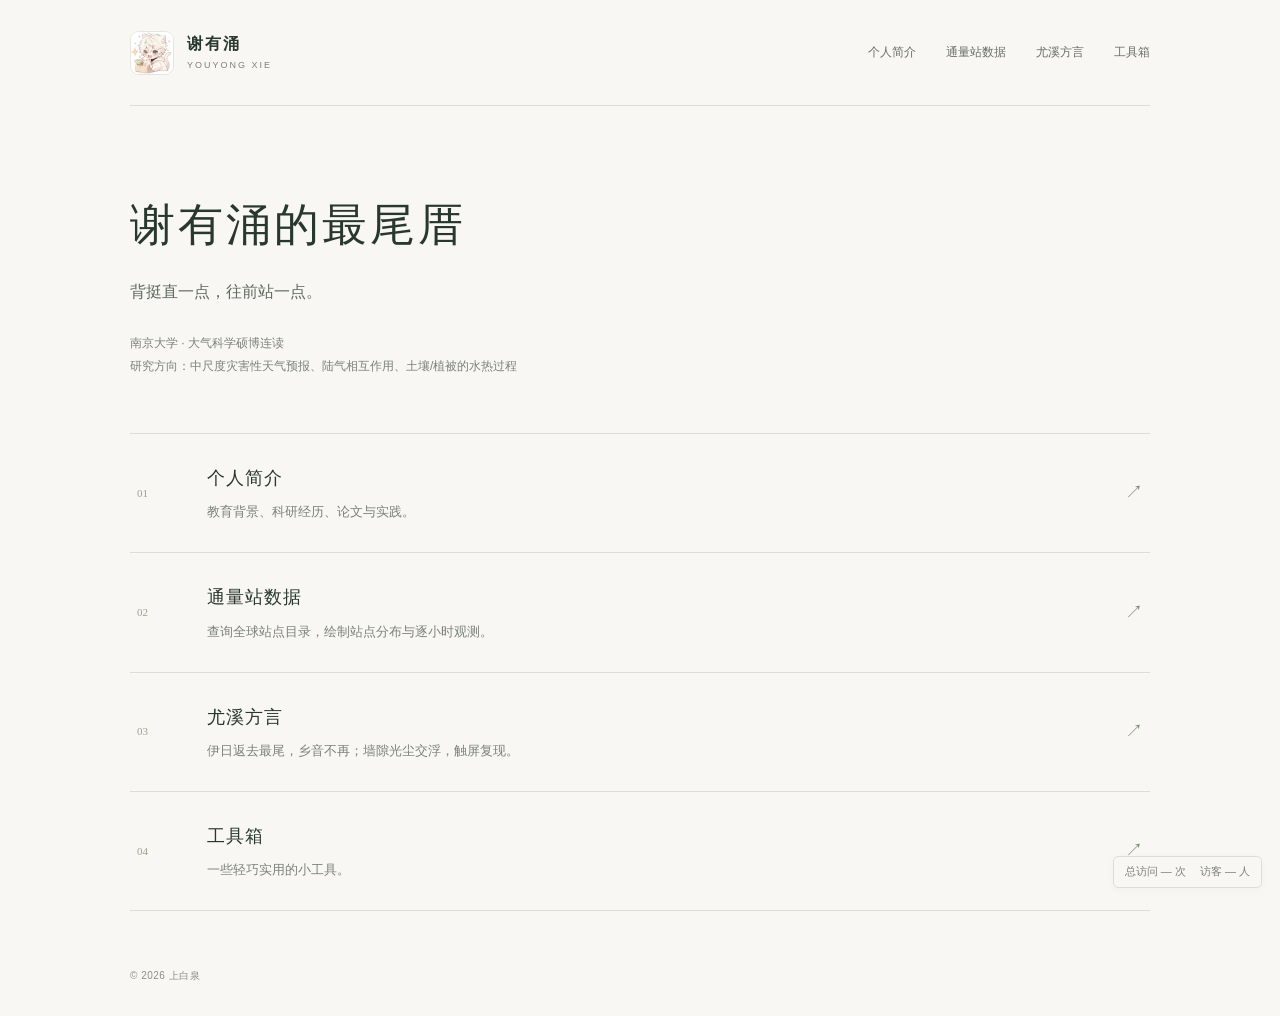
==== commit 2777ab99: "Use authorized public DeepSeek browser access and show homepage visits" ====
--- a/index.html
+++ b/index.html
@@ -6,7 +6,7 @@
 <meta name="description" content="谢有涌的个人网站。南京大学大气科学硕博连读，研究中尺度灾害性天气预报，也记录尤溪乡音与日常工具。">
 <link rel="canonical" href="https://xieyouyong.github.io/">
 <link rel="icon" type="image/jpeg" href="assets/logo.jpg"><link rel="apple-touch-icon" href="assets/logo.jpg">
-<link rel="stylesheet" href="assets/site.css?v=2">
+<link rel="stylesheet" href="assets/site.css?v=3">
 <meta property="og:title" content="谢有涌的最尾厝"><meta property="og:description" content="">
 <meta property="og:url" content="https://xieyouyong.github.io/"><meta property="og:type" content="website"><meta property="og:image" content="https://xieyouyong.github.io/assets/logo.jpg">
 </head>
@@ -31,5 +31,10 @@
 </main>
 <footer class="site-footer"><span>© 2026 上白泉</span><span></span></footer>
 </div>
+<aside class="visit-stats" aria-label="网站访问统计">
+<span id="busuanzi_container_site_pv">总访问 <span id="busuanzi_value_site_pv">—</span> 次</span>
+<span id="busuanzi_container_site_uv">访客 <span id="busuanzi_value_site_uv">—</span> 人</span>
+</aside>
+<script async src="https://busuanzi.ibruce.info/busuanzi/2.3/busuanzi.pure.mini.js"></script>
 </body>
 </html>
--- a/assets/site.css
+++ b/assets/site.css
@@ -96,3 +96,7 @@
 .resume-main{padding:0}.resume-layout{display:block}
 .resume-section{break-inside:auto;margin-bottom:20px}h2,h3{break-after:avoid}.entry{break-inside:avoid}
 }
+
+.visit-stats{position:fixed;right:18px;bottom:12px;z-index:10;display:flex;gap:14px;padding:5px 11px;border:1px solid var(--line);border-radius:5px;background:var(--paper);color:var(--muted);font-size:11px;line-height:1.8;box-shadow:0 2px 8px #29382f08}
+@media(max-width:560px){.visit-stats{right:10px;bottom:8px;font-size:10px}.site-footer{padding-bottom:58px}}
+@media print{.visit-stats{display:none}}
